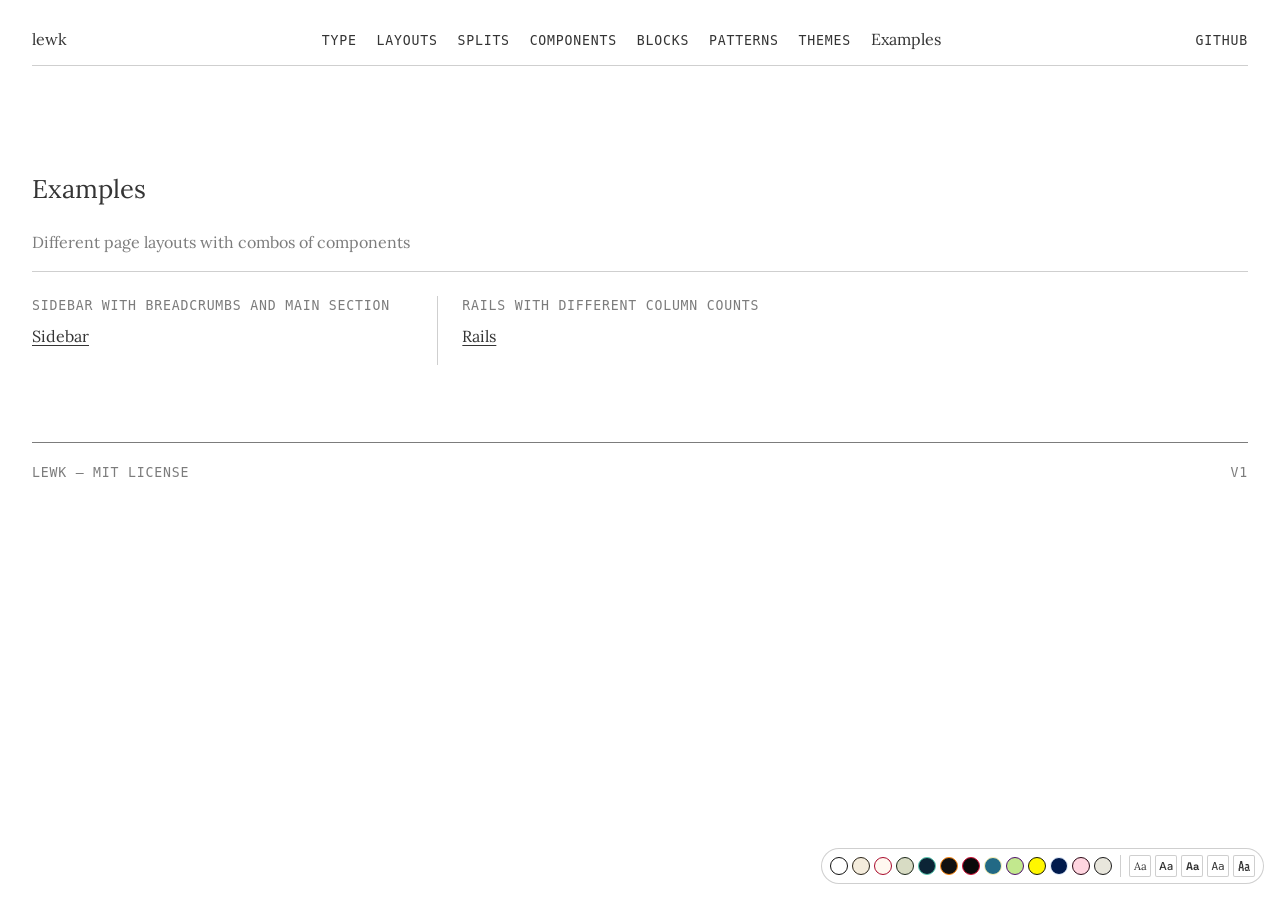
==== examples/index.html @ 1122fb44 "Adds examples" ====
<!DOCTYPE html>
<html lang="en" data-theme="light" data-font="serif">
<head>
  <meta charset="UTF-8">
  <meta name="viewport" content="width=device-width, initial-scale=1.0">
  <title>lewk — minimal editorial CSS framework</title>
  <meta name="description" content="A minimal editorial CSS framework. One foreground + one background + one accent per theme; everything else derives.">
  <link rel="icon" type="image/png" href="[data-uri]">

  <link rel="preconnect" href="https://fonts.googleapis.com">
  <link rel="preconnect" href="https://fonts.gstatic.com" crossorigin>
  <link href="https://fonts.googleapis.com/css2?family=Lora:ital,wght@0,400..700;1,400..700&family=Inter:wght@400;500;700&family=Space+Grotesk:wght@400;500;700&family=VT323&display=swap" rel="stylesheet">

  <link rel="stylesheet" href="/lewk.css">
</head>
<body>

<nav class="nav">
  <a class="brand" href="/">lewk</a>
  <a href="#typography">Type</a>
  <a href="#layouts">Layouts</a>
  <a href="#splits">Splits</a>
  <a href="#components">Components</a>
  <a href="#blocks">Blocks</a>
  <a href="#patterns">Patterns</a>
  <a href="#themes">Themes</a>
  <a class="brand" href="/examples">Examples</a>
  <a href="https://github.com/nimdaghlian/lewk">GitHub</a>
</nav>

<main class="page wide">

<section class="section">

    <h3 style="margin-top: var(--sp-5)">Examples</h3>
    <p class="muted">Different page layouts with combos of components </p>

    <div class="rails rails-3" style="margin-top: var(--sp-3); border-top: var(--rule); padding-top: var(--sp-4)">
      <div>
        <div class="meta">Sidebar with breadcrumbs and main section</div>
        <p style="margin-top: var(--sp-2)"><a href="sidebar-layout.html">Sidebar</a></p>
      </div>
      <div>
        <div class="meta">Rails with different column counts</div>
        <p style="margin-top: var(--sp-2)"><a href="rails-grid.html">Rails</a></p>
      </div>
    </div>

</section>

</main>

<footer class="footer">
  <span>lewk — MIT license</span>
  <span class="meta">v1</span>
</footer>

<div class="themer" role="group" aria-label="Theme and font">
  <div class="themer-group">
    <button data-theme-set="light"     title="light"     style="background:#fff;border-color:#111"></button>
    <button data-theme-set="paper"     title="paper"     style="background:#f4ecdc;border-color:#2a2418"></button>
    <button data-theme-set="hot"       title="hot"       style="background:#fff8f0;border-color:#a8092b"></button>
    <button data-theme-set="moss"      title="moss"      style="background:#d8dcc4;border-color:#1b2618"></button>
    <button data-theme-set="ocean"     title="ocean"     style="background:#0c2436;border-color:#5acab1"></button>
    <button data-theme-set="dark"      title="dark"      style="background:#111;border-color:#ff8a14"></button>
    <button data-theme-set="noir"      title="noir"      style="background:#0a0a0a;border-color:#d31138"></button>
    <button data-theme-set="lagoon"    title="lagoon"    style="background:#226985;border-color:#fdf4b6"></button>
    <button data-theme-set="iris"      title="iris"      style="background:#c2e88e;border-color:#4e0e6c"></button>
    <button data-theme-set="lemon"     title="lemon"     style="background:#fff700;border-color:#1a1a00"></button>
    <button data-theme-set="blueprint" title="blueprint" style="background:#001a4d;border-color:#e6f0ff"></button>
    <button data-theme-set="rose"      title="rose"      style="background:#ffd5e0;border-color:#2a0814"></button>
    <button data-theme-set="newsprint" title="newsprint" style="background:#e8e6dc;border-color:#1a1a1a"></button>
  </div>
  <div class="themer-divider"></div>
  <div class="themer-group">
    <button data-font-set="serif" title="serif" style="font-family: Lora, serif">Aa</button>
    <button data-font-set="sans"  title="sans"  style="font-family: Inter, sans-serif; font-weight: 500">Aa</button>
    <button data-font-set="block" title="block" style="font-family: 'Space Grotesk', sans-serif; font-weight: 700">Aa</button>
    <button data-font-set="mono"  title="mono"  style="font-family: ui-monospace, monospace">Aa</button>
    <button data-font-set="pixel" title="pixel" style="font-family: VT323, monospace; font-size: 16px">Aa</button>
  </div>
</div>

<script src="./themer.js"></script>

</body>
</html>
---- lewk.css ----
/* lewk.css — minimal editorial CSS framework
 * Plain modern CSS. Theme tokens, layout primitives, and generic components.
 * Drop into any project; site-specific patterns live in their own stylesheet.
 * Inspired by cargo.site editorial templates and randoma11y's live theme swap.
 */

/* ============================================================
 * 1. TOKENS
 * One accent + one foreground generate the entire palette via
 * alpha-stepped swatches (cargo's trick) and color-mix tints.
 * Theme swap = re-set --fg and --bg on [data-theme].
 * ========================================================= */

:root {
  /* base pair — overridden by [data-theme] */
  --fg: #111;
  --bg: #fff;
  --accent: #d31138;

  /* derived swatches (foreground stepped by alpha) */
  --swatch-1: color-mix(in srgb, var(--fg) 85%, transparent);
  --swatch-2: color-mix(in srgb, var(--fg) 70%, transparent);
  --swatch-3: color-mix(in srgb, var(--fg) 55%, transparent);
  --swatch-4: color-mix(in srgb, var(--fg) 35%, transparent);
  --swatch-5: color-mix(in srgb, var(--fg) 20%, transparent);
  --swatch-6: color-mix(in srgb, var(--fg) 10%, transparent);

  /* derived backgrounds (foreground over bg, very low opacity) */
  --buffer: color-mix(in srgb, var(--fg) 4%, var(--bg));
  --buffer-strong: color-mix(in srgb, var(--fg) 8%, var(--bg));

  --text-color: var(--swatch-1);
  --muted-color: var(--swatch-3);
  --rule: 1px solid var(--swatch-5);
  --rule-strong: 1px solid var(--swatch-3);

  /* type */
  --font-sans: ui-sans-serif, system-ui, -apple-system, "Helvetica Neue", Arial, sans-serif;
  --font-serif: "Lora", Georgia, "Times New Roman", serif;
  --font-block: "Space Grotesk", "Inter", ui-sans-serif, system-ui, sans-serif;
  --font-mono: ui-monospace, "SF Mono", Menlo, Consolas, monospace;
  --font-pixel: "VT323", ui-monospace, monospace;
  --font-display: var(--font-serif);
  --font-body: var(--font-serif);
  --font-ui: var(--font-mono);

  --font-scale: 1;
  --fs-1: calc(0.7rem  * var(--font-scale));
  --fs-2: calc(0.825rem * var(--font-scale));
  --fs-3: calc(1rem     * var(--font-scale));
  --fs-4: calc(1.25rem  * var(--font-scale));
  --fs-5: calc(1.6rem   * var(--font-scale));
  --fs-6: calc(2.25rem  * var(--font-scale));
  --fs-7: calc(3.25rem  * var(--font-scale));

  --leading-tight: 1.2;
  --leading-body: 1.55;
  --leading-loose: 1.75;

  /* spacing — em-based so it scales with type */
  --sp-1: 0.25em;
  --sp-2: 0.5em;
  --sp-3: 1em;
  --sp-4: 1.5em;
  --sp-5: 2.5em;
  --sp-6: 4em;

  /* layout */
  --page-pad-x: clamp(1rem, 2.5vw, 2.25rem);
  --page-pad-y: clamp(1rem, 3vh, 2.5rem);
  --col-narrow: 22rem;
  --col-mid: 80rem;
  --col-wide: 125rem;
  --gutter: clamp(1rem, 2vw, 2rem);
}

/* font modes — re-point display/body/ui to different stacks */
[data-font="serif"] {
  --font-display: var(--font-serif);
  --font-body:    var(--font-serif);
  --font-ui:      var(--font-mono);
}
[data-font="sans"] {
  --font-display: "Inter", var(--font-sans);
  --font-body:    "Inter", var(--font-sans);
  --font-ui:      var(--font-mono);
}
[data-font="block"] {
  --font-display: var(--font-block);
  --font-body:    var(--font-block);
  --font-ui:      var(--font-block);
}
[data-font="pixel"] {
  --font-display: var(--font-pixel);
  --font-body:    var(--font-pixel);
  --font-ui:      var(--font-pixel);
  --leading-body: 1.3;
  --leading-tight: 1.1;
}
[data-font="mono"] {
  --font-display: var(--font-mono);
  --font-body:    var(--font-mono);
  --font-ui:      var(--font-mono);
}

/* themes — only override the base pair + accent; everything else re-derives.
 * All pairs target WCAG AA (4.5:1) for body text against bg.
 */
[data-theme="light"]   { --fg: #111; --bg: #fff; --accent: #d31138; }
[data-theme="paper"]   { --fg: #2a2418; --bg: #f4ecdc; --accent: #6b3a1f; }
[data-theme="dark"]    { --fg: #f0f0f0; --bg: #111; --accent: #ff8a14; }
[data-theme="noir"]    { --fg: #e8e8e8; --bg: #0a0a0a; --accent: #d31138; }
[data-theme="ocean"]   { --fg: #e1ecf5; --bg: #0c2436; --accent: #5acab1; }
[data-theme="moss"]    { --fg: #1b2618; --bg: #d8dcc4; --accent: #25833a; }
[data-theme="hot"]     { --fg: #a8092b; --bg: #fff8f0; --accent: #111; }
[data-theme="lemon"]   { --fg: #1a1a00; --bg: #fff700; --accent: #4a0072; }
[data-theme="blueprint"]{ --fg: #e6f0ff; --bg: #001a4d; --accent: #ffb84d; }
[data-theme="rose"]    { --fg: #2a0814; --bg: #ffd5e0; --accent: #8a0a3f; }
[data-theme="newsprint"]{ --fg: #1a1a1a; --bg: #e8e6dc; --accent: #c0392b; }

/* a11y palettes — display-p3 with sRGB fallbacks */
[data-theme="lagoon"] {
  --fg: #fdf4b6;
  --bg: #226985;
  --accent: #ff8a4a;
}
[data-theme="iris"] {
  --fg: #4e0e6c;
  --bg: #c2e88e;
  --accent: #d31182;
}
@supports (color: color(display-p3 1 1 1)) {
  [data-theme="lagoon"] {
    --fg: color(display-p3 0.991 0.959 0.714);
    --bg: color(display-p3 0.132 0.414 0.515);
    --accent: color(display-p3 1 0.54 0.29);
  }
  [data-theme="iris"] {
    --fg: color(display-p3 0.306 0.055 0.425);
    --bg: color(display-p3 0.76 0.908 0.558);
    --accent: color(display-p3 0.83 0.07 0.51);
  }
}

/* ============================================================
 * 2. BASE
 * ========================================================= */

*,
*::before,
*::after { box-sizing: border-box; }

html, body { margin: 0; padding: 0; }

body {
  font-family: var(--font-body);
  font-size: var(--fs-3);
  line-height: var(--leading-body);
  color: var(--text-color);
  background: var(--bg);
  padding: var(--page-pad-y) var(--page-pad-x);
  -webkit-font-smoothing: antialiased;
  -moz-osx-font-smoothing: grayscale;
  transition: background-color 0.2s ease, color 0.2s ease;
}

::selection { background: var(--accent); color: var(--bg); }

/* type */
h1, h2, h3, h4, h5, h6 {
  font-family: var(--font-display);
  font-weight: 400;
  line-height: var(--leading-tight);
  margin: 0 0 var(--sp-3);
}
h1 { font-size: var(--fs-7); letter-spacing: -0.01em; }
h2 { font-size: var(--fs-6); }
h3 { font-size: var(--fs-5); }
h4 { font-size: var(--fs-4); }
h5 { font-size: var(--fs-3); text-transform: uppercase; letter-spacing: 0.06em; font-family: var(--font-ui); }
h6 { font-size: var(--fs-2); text-transform: uppercase; letter-spacing: 0.08em; font-family: var(--font-ui); color: var(--muted-color); }

p { margin: 0 0 var(--sp-3); }

a {
  color: inherit;
  text-decoration: underline;
  text-decoration-thickness: 1px;
  text-underline-offset: 0.18em;
  transition: text-decoration-style 0.1s;
}
a:hover {
  text-decoration-style: wavy;
  text-decoration-color: var(--accent);
}

small, .small { font-size: var(--fs-2); }

code, kbd, samp, pre {
  font-family: var(--font-mono);
  font-size: 0.92em;
}
code {
  background: var(--buffer-strong);
  padding: 0.1em 0.3em;
  border-radius: 2px;
}
pre {
  background: var(--buffer);
  padding: var(--sp-3);
  border-left: var(--rule-strong);
  overflow-x: auto;
  line-height: var(--leading-body);
}
pre code { background: none; padding: 0; }

blockquote {
  margin: var(--sp-4) 0;
  padding: 0 var(--sp-4);
  border-left: var(--rule-strong);
  color: var(--swatch-2);
  font-style: italic;
}

hr {
  border: 0;
  border-top: var(--rule);
  margin: var(--sp-5) 0;
}

img, video, svg { max-width: 100%; height: auto; display: block; }

ul, ol { padding-left: 1.4em; margin: 0 0 var(--sp-3); }
li { margin-bottom: var(--sp-1); }

dl { margin: 0 0 var(--sp-3); }
dt { font-family: var(--font-ui); text-transform: uppercase; font-size: var(--fs-2); letter-spacing: 0.06em; color: var(--muted-color); margin-top: var(--sp-3); }
dd { margin: 0 0 var(--sp-2); }

table { border-collapse: collapse; width: 100%; margin: 0 0 var(--sp-3); }
th, td { text-align: left; padding: var(--sp-2) var(--sp-3); border-bottom: var(--rule); }
th { font-family: var(--font-ui); text-transform: uppercase; font-size: var(--fs-2); letter-spacing: 0.06em; }

/* ============================================================
 * 3. LAYOUT
 * ========================================================= */

/* full-bleed by default — body padding sets the gutter */
.full          { max-width: none; }
/* opt-in centered measures for long-form */
.wide   { max-width: var(--col-wide); margin: 0 auto; }
.narrow   { max-width: var(--col-narrow); margin: 0 auto; }
.reading { max-width: var(--col-mid);   margin: 0 auto; }
/* a section that pulls back to a narrow measure inside a full-bleed page */
.right       { margin-right: 0px; }
.left { margin-left: 0px;}
/* hairline-ruled section, the cargo signature */
.section {
  padding: var(--sp-4) 0;
  border-top: var(--rule);
}
.section:first-child { border-top: 0; }

/* label/content two-column row */
.row {
  display: grid;
  grid-template-columns: minmax(8rem, 14rem) minmax(0, 1fr);
  gap: var(--gutter);
  padding: var(--sp-4) 0;
  border-top: var(--rule);
}
.row:first-child { border-top: 0; }
.row > .label,
.row > dt {
  font-family: var(--font-ui);
  text-transform: uppercase;
  font-size: var(--fs-2);
  letter-spacing: 0.06em;
  color: var(--muted-color);
}
@media (max-width: 640px) {
  .row { grid-template-columns: 1fr; gap: var(--sp-2); }
}

/* multi-column directory: label / sublabel / body */
.dir {
  display: grid;
  grid-template-columns: 1fr 1fr 2fr;
  gap: var(--gutter);
  padding: var(--sp-4) 0;
  border-top: var(--rule);
}
@media (max-width: 800px) {
  .dir { grid-template-columns: 1fr; }
}

/* auto-fill index grid — wraps based on min item width */
.grid {
  display: grid;
  grid-template-columns: repeat(auto-fill, minmax(min(100%, 18rem), 1fr));
  gap: var(--gutter);
}
.grid--wide  { grid-template-columns: repeat(auto-fill, minmax(min(100%, 24rem), 1fr)); }
.grid--dense { grid-template-columns: repeat(auto-fill, minmax(min(100%, 12rem), 1fr)); gap: var(--sp-2); }

/* fixed N-column grids — collapse to 1 below 640px, to 2 between 640–960 (for cols-3+) */
.cols { display: grid; gap: var(--gutter); grid-template-columns: 1fr; }
.cols-2 { grid-template-columns: 1fr; }
.cols-3 { grid-template-columns: 1fr; }
.cols-4 { grid-template-columns: 1fr; }
@media (min-width: 640px)  {
  .cols-2 { grid-template-columns: repeat(2, minmax(0, 1fr)); }
  .cols-3 { grid-template-columns: repeat(2, minmax(0, 1fr)); }
  .cols-4 { grid-template-columns: repeat(2, minmax(0, 1fr)); }
}
@media (min-width: 960px)  {
  .cols-3 { grid-template-columns: repeat(3, minmax(0, 1fr)); }
  .cols-4 { grid-template-columns: repeat(4, minmax(0, 1fr)); }
}
@media (min-width: 1400px) {
  .cols-3 { grid-template-columns: repeat(4, minmax(0, 1fr)); }
  .cols-4 { grid-template-columns: repeat(6, minmax(0, 1fr)); }
}

/* asymmetric splits — sidebar + main */
.split {
  display: grid;
  gap: var(--gutter);
  grid-template-columns: 1fr;
}
@media (min-width: 800px) {
  .split        { grid-template-columns: 1fr 2fr; }
  .split--even  { grid-template-columns: 1fr 1fr; }
  .split--wide  { grid-template-columns: 2fr 1fr; }
  .split--thin  { grid-template-columns: minmax(8rem, 14rem) 1fr; }
}

/* sidebar — asymmetric layout with a vertical hairline divider.
 * Unlike .split, gap is 0; whitespace comes from padding on each column,
 * so perpendicular borders can meet adjacent horizontal rules at the corner. */
.sidebar {
  display: grid;
  grid-template-columns: 1fr;
  gap: var(--sp-4) 0;
}
@media (min-width: 800px) {
  .sidebar        { grid-template-columns: minmax(10rem, 20rem) 1fr; gap: 0; }
  .sidebar--wide  { grid-template-columns: minmax(16rem, 28rem) 1fr; }
  .sidebar--thin  { grid-template-columns: minmax(6rem,  12rem) 1fr; }
  .sidebar--right { grid-template-columns: 1fr minmax(10rem, 20rem); }
  .sidebar > :first-child { border-right: var(--rule); padding-right: var(--sp-4); }
  .sidebar > :last-child  { padding-left: var(--sp-4); }
  .sidebar--right > :first-child { border-right: none; }
  .sidebar--right > :last-child  { border-left: var(--rule); }
}
/* --ruled: sidebar owns its top border with no padding-top on the container.
 * border-top and the column's border-right share y=0 — they meet at the corner. */
.sidebar--ruled { border-top: var(--rule); }
.sidebar--ruled > * { padding-top: var(--sp-4); }

/* span utilities for grid children */
.span-2    { grid-column: span 1; }
.span-3    { grid-column: span 1; }
.span-4    { grid-column: span 1; }
.span-all  { grid-column: 1 / -1; }
@media (min-width: 640px) { .span-2 { grid-column: span 2; } .span-3 { grid-column: span 2; } .span-4 { grid-column: span 2; } }
@media (min-width: 960px) { .span-3 { grid-column: span 3; } .span-4 { grid-column: span 4; } }

/* equal-weight column rails with vertical hairlines (the cargo signature) */
.rails {
  display: grid;
  gap: 0;
  grid-template-columns: 1fr;
}
.rails > * {
  padding: var(--sp-3) var(--sp-4);
  border-top: var(--rule);
}
.rails > *:first-child { border-top: 0; }
@media (min-width: 800px) {
  .rails-2 { grid-template-columns: repeat(2, minmax(0, 1fr)); }
  .rails-3 { grid-template-columns: repeat(2, minmax(0, 1fr)); }
  .rails-4 { grid-template-columns: repeat(2, minmax(0, 1fr)); }
  .rails > * { border-top: 0; border-left: var(--rule); padding: 0 var(--sp-4); }
  .rails > *:first-child { border-left: 0; padding-left: 0; }
  .rails-3 > *:nth-child(2n+1),
  .rails-4 > *:nth-child(2n+1) { border-left: 0; padding-left: 0; }
}
@media (min-width: 1100px) {
  .rails-3 { grid-template-columns: repeat(3, minmax(0, 1fr)); }
  .rails-4 { grid-template-columns: repeat(2, minmax(0, 1fr)); }
  .rails-3 > * { border-left: var(--rule); padding-left: var(--sp-4); }
  .rails-3 > *:first-child { border-left: 0; padding-left: 0; }
  .rails-3 > *:nth-child(2n+1) { border-left: var(--rule); padding-left: var(--sp-4); }
  .rails-3 > *:nth-child(3n+1) { border-left: 0; padding-left: 0; }
}
@media (min-width: 1400px) {
  .rails-4 { grid-template-columns: repeat(4, minmax(0, 1fr)); }
  .rails-4 > * { border-left: var(--rule); padding-left: var(--sp-4); }
  .rails-4 > *:first-child { border-left: 0; padding-left: 0; }
  .rails-4 > *:nth-child(2n+1) { border-left: var(--rule); padding-left: var(--sp-4); }
  .rails-4 > *:nth-child(4n+1) { border-left: 0; padding-left: 0; }
}

/* multi-column text flow — for long-form prose only */
.text-cols { columns: 2 18rem; column-gap: var(--sp-5); column-rule: var(--rule); }
.text-cols > * { break-inside: avoid; }
.text-cols > h1, .text-cols > h2, .text-cols > h3 { column-span: all; }

/* magazine — display heading + 2-col body, image-first variants */
.feature {
  display: grid;
  gap: var(--gutter);
  grid-template-columns: 1fr;
  padding: var(--sp-5) 0;
  border-top: var(--rule);
}
@media (min-width: 800px) {
  .feature { grid-template-columns: 5fr 7fr; align-items: start; }
  .feature--reverse { grid-template-columns: 7fr 5fr; }
  .feature--reverse > :first-child { order: 2; }
}
.feature h2, .feature h3 { margin-top: 0; }
.feature-media {
  aspect-ratio: 4 / 3;
  background: var(--buffer);
  overflow: hidden;
}
.feature-media img { width: 100%; height: 100%; object-fit: cover; }

/* stack utility */
.stack > * + * { margin-top: var(--sp-3); }
.stack-lg > * + * { margin-top: var(--sp-5); }
.stack-tight > * + * { margin-top: var(--sp-1); }

/* cluster: inline-wrapping flex */
.cluster {
  display: flex;
  flex-wrap: wrap;
  gap: var(--sp-2);
  align-items: center;
}

/* ============================================================
 * 4. COMPONENTS
 * ========================================================= */

/* nav */
.nav {
  display: flex;
  flex-wrap: wrap;
  gap: var(--sp-3) var(--sp-4);
  align-items: baseline;
  padding-bottom: var(--sp-3);
  border-bottom: var(--rule);
  margin-bottom: var(--sp-4);
  font-family: var(--font-ui);
  font-size: var(--fs-2);
  text-transform: uppercase;
  letter-spacing: 0.06em;
}
.nav a { text-decoration: none; }
.nav a:hover { text-decoration: underline; text-decoration-style: wavy; text-decoration-color: var(--accent); }
.nav .brand { font-family: var(--font-display); font-size: var(--fs-3); text-transform: none; letter-spacing: 0; margin-right: auto; }

/* breadcrumb — path indicator bar, smaller than body, UI font */
.breadcrumb {
  display: flex;
  flex-wrap: wrap;
  align-items: center;
  font-family: var(--font-ui);
  font-size: var(--fs-2);
  color: var(--muted-color);
  padding: var(--sp-2) 0;
  border-bottom: var(--rule);
  margin-bottom: var(--sp-4);
}
.breadcrumb a { color: inherit; text-decoration: none; }
.breadcrumb a:hover { color: var(--text-color); text-decoration: underline; text-decoration-style: wavy; text-decoration-color: var(--accent); }
.breadcrumb > * + *::before { content: "/"; margin: 0 var(--sp-2); color: var(--swatch-5); }
.breadcrumb [aria-current="page"] { color: var(--text-color); }

/* meta — small monospace caption */
.meta {
  font-family: var(--font-ui);
  font-size: var(--fs-2);
  text-transform: uppercase;
  letter-spacing: 0.06em;
  color: var(--muted-color);
}

/* link affordances */
.link-bracket::before { content: "["; }
.link-bracket::after  { content: "]"; }
.link-arrow:hover::after { content: " ↝"; }

/* tag / inline badge */
.tag {
  display: inline-block;
  font-family: var(--font-ui);
  font-size: var(--fs-1);
  text-transform: uppercase;
  letter-spacing: 0.06em;
  padding: 0.15em 0.5em;
  border: 1px solid var(--swatch-4);
  border-radius: 2px;
  text-decoration: none;
  color: var(--swatch-2);
}
.tag:hover { border-color: var(--accent); color: var(--accent); }
.tag--accent { background: var(--accent); color: var(--bg); border-color: var(--accent); }

/* button — minimal, text-first */
.btn {
  display: inline-block;
  font-family: var(--font-ui);
  font-size: var(--fs-2);
  text-transform: uppercase;
  letter-spacing: 0.06em;
  padding: 0.5em 0.9em;
  background: var(--bg);
  color: var(--text-color);
  border: 1px solid currentColor;
  border-radius: 2px;
  text-decoration: none;
  cursor: pointer;
  transition: background 0.1s, color 0.1s;
}
.btn:hover { background: var(--text-color); color: var(--bg); text-decoration: none; }
.btn--accent { color: var(--bg); background: var(--accent); border-color: var(--accent); }
.btn--accent:hover { background: var(--text-color); border-color: var(--text-color); }

/* block — chunky offset-shadow button, adapted from thesephist/blocks.css.
 * Wired to theme tokens so it re-tints with the active theme. */
.block {
  display: inline-block;
  position: relative;
  top: -2px;
  left: -2px;
  padding: 0.4em 0.7em;
  margin: 0.5em 4px 0.7em 4px;
  color: var(--fg);
  background: var(--bg);
  border: 1px solid var(--fg);
  border-radius: 3px;
  font-family: var(--font-ui);
  font-weight: 700;
  font-size: var(--fs-2);
  text-decoration: none;
  text-transform: uppercase;
  letter-spacing: 0.04em;
  cursor: pointer;
  user-select: none;
  z-index: 1;
  transition: transform 0.15s;
}
.block::before {
  content: "";
  position: absolute;
  top: -2px;
  left: -2px;
  width: calc(100% + 4px);
  height: calc(100% + 4px);
  background: var(--bg);
  border: 1px solid var(--fg);
  border-radius: 3px;
  z-index: -1;
}
.block::after {
  content: "";
  position: absolute;
  top: 1px;
  left: 1px;
  width: calc(100% + 4px);
  height: calc(100% + 4px);
  background: var(--fg);
  border: 3px solid var(--fg);
  border-radius: 3px;
  z-index: -2;
  transition: transform 0.15s;
}
.block:hover,
.block:focus { transform: translate(2px, 2px); outline: none; }
.block:hover::after,
.block:focus::after { transform: translate(-2px, -2px); }
.block:active { transform: translate(2px, 2px); }
.block:active::after { transform: translate(-2px, -2px); }

.block--accent { color: var(--bg); background: var(--accent); border-color: var(--fg); }
.block--accent::before { background: var(--accent); }

.block--inline {
  display: inline-block;
  font-size: var(--fs-1);
  padding: 0 6px;
  margin: 3px 2px 1px 4px;
}
.block--inline::after { top: -1px; left: -1px; }
.block--inline:hover,
.block--inline:focus { transform: translate(1px, 1px); }
.block--inline:hover::after,
.block--inline:focus::after { transform: translate(-1px, -1px); }

.block--round,
.block--round::before,
.block--round::after { border-radius: 30px; }
.block--round::after { left: 1px; }

.block--fixed { cursor: default; }
.block--fixed:hover,
.block--fixed:hover::after,
.block--fixed:focus,
.block--fixed:focus::after,
.block--fixed:active,
.block--fixed:active::after { transform: none; }

/* card — hairline, no chrome */
.card {
  display: block;
  padding: var(--sp-3) 0;
  border-top: var(--rule);
  text-decoration: none;
  color: inherit;
}
.card:hover { text-decoration: none; }
.card:hover .card-title { text-decoration: underline; text-decoration-style: wavy; text-decoration-color: var(--accent); }
.card-thumb { aspect-ratio: 4/3; background: var(--buffer); margin-bottom: var(--sp-2); overflow: hidden; }
.card-thumb img { width: 100%; height: 100%; object-fit: cover; }
.card-title { font-family: var(--font-display); font-size: var(--fs-4); margin: 0 0 var(--sp-1); }
.card-meta { font-family: var(--font-ui); font-size: var(--fs-1); text-transform: uppercase; letter-spacing: 0.06em; color: var(--muted-color); }

/* boxed card variant (for places that need enclosure) */
.card--boxed {
  border: var(--rule);
  padding: var(--sp-3);
}
.card--boxed:hover { border-color: var(--accent); }

/* filter bar — toolbar of toggle buttons (often paired with a list-filter JS) */
.filter-bar {
  display: flex;
  flex-wrap: wrap;
  gap: var(--sp-2);
  margin: var(--sp-3) 0 var(--sp-4);
  padding-bottom: var(--sp-3);
  border-bottom: var(--rule);
}
.filter-bar [aria-pressed="true"],
.filter-bar .is-active {
  background: var(--accent);
  color: var(--bg);
  border-color: var(--accent);
}

/* tagcloud / catcloud — frequency-sized inline links */
.cloud {
  display: flex;
  flex-wrap: wrap;
  gap: var(--sp-2) var(--sp-3);
  align-items: baseline;
  line-height: 1.15;
  font-family: var(--font-ui);
}
.cloud a {
  text-decoration: none;
  color: var(--swatch-2);
}
.cloud a:hover { color: var(--accent); }
.cloud-1 { font-size: var(--fs-2); }
.cloud-2 { font-size: var(--fs-3); }
.cloud-3 { font-size: var(--fs-4); }
.cloud-4 { font-size: var(--fs-5); }
.cloud-5 { font-size: var(--fs-6); }

/* colophon — multi-region site footer (about / collections / tags) */
.colophon {
  margin-top: var(--sp-6);
  padding-top: var(--sp-5);
  border-top: var(--rule-strong);
  display: grid;
  gap: var(--gutter);
  grid-template-columns: 1fr;
}
.colophon > section { min-width: 0; }
.colophon h5 { margin-top: 0; }
@media (min-width: 800px) {
  .colophon { grid-template-columns: 1fr 1fr 2fr; }
}

/* hero — full-bleed featured block with optional background image */
.hero {
  position: relative;
  display: grid;
  align-items: end;
  min-height: clamp(20rem, 55vh, 30rem);
  background: var(--buffer);
  overflow: hidden;
  padding: var(--sp-5);
  margin: 0 0 var(--sp-5);
}
.hero-media {
  position: absolute;
  inset: 0;
  z-index: 0;
}
.hero-media img,
.hero-media { background-size: cover; background-position: center; }
.hero-media img { width: 100%; height: 100%; object-fit: cover; }
.hero-content {
  position: relative;
  z-index: 1;
  max-width: 36em;
}
.hero--invert .hero-content { color: var(--bg); }
.hero--invert .hero-content a { color: var(--bg); }

/* card variant — inline thumb + title (memex basic_card layout) */
.card--row {
  display: grid;
  grid-template-columns: 3rem minmax(0, 1fr);
  gap: var(--sp-3);
  align-items: center;
}
.card--row .card-thumb {
  aspect-ratio: 1;
  margin-bottom: 0;
}

/* prose — article body width and rhythm */
.prose { max-width: var(--col-mid); }
.prose > * + * { margin-top: var(--sp-3); }
.prose h2 { margin-top: var(--sp-5); }
.prose h3 { margin-top: var(--sp-4); }
.prose img { margin: var(--sp-4) 0; }

/* footer */
.footer {
  margin-top: var(--sp-6);
  padding-top: var(--sp-4);
  border-top: var(--rule-strong);
  font-family: var(--font-ui);
  font-size: var(--fs-2);
  text-transform: uppercase;
  letter-spacing: 0.06em;
  color: var(--muted-color);
  display: flex;
  justify-content: space-between;
  flex-wrap: wrap;
  gap: var(--sp-3);
}

/* theme + font switcher */
.themer {
  position: fixed;
  bottom: var(--sp-3);
  right: var(--sp-3);
  display: flex;
  align-items: center;
  gap: 8px;
  padding: 6px 8px;
  background: var(--bg);
  border: var(--rule);
  border-radius: 999px;
  z-index: 100;
}
.themer-group { display: flex; gap: 4px; align-items: center; }
.themer-divider { width: 1px; align-self: stretch; background: var(--swatch-5); }
.themer button[data-theme-set] {
  width: 18px; height: 18px;
  border-radius: 50%;
  border: 1px solid var(--swatch-5);
  cursor: pointer;
  padding: 0;
}
.themer button[data-font-set] {
  width: 22px; height: 22px;
  border: 1px solid var(--swatch-5);
  background: var(--bg);
  color: var(--text-color);
  border-radius: 2px;
  cursor: pointer;
  padding: 0;
  font-size: 11px;
  line-height: 1;
  display: inline-flex;
  align-items: center;
  justify-content: center;
}
.themer button:hover { transform: scale(1.12); }
.themer button[aria-pressed="true"] { outline: 1px solid var(--accent); outline-offset: 2px; }

/* ============================================================
 * 5. UTILITIES
 * ========================================================= */

.muted { color: var(--muted-color); }
.accent { color: var(--accent); }
.ui { font-family: var(--font-ui); text-transform: uppercase; font-size: var(--fs-2); letter-spacing: 0.06em; }
.serif { font-family: var(--font-serif); }
.mono { font-family: var(--font-mono); }
.center { text-align: center; }
.right { text-align: right; }
.fill-bg { background: var(--buffer); padding: var(--sp-3); }
.invert { background: var(--text-color); color: var(--bg); padding: var(--sp-3); }
.bare { border: none; padding: 0; margin: var(--sp-2) 0; }
.flush { margin-bottom: 0; }
.flush-top { padding-top: 0; }
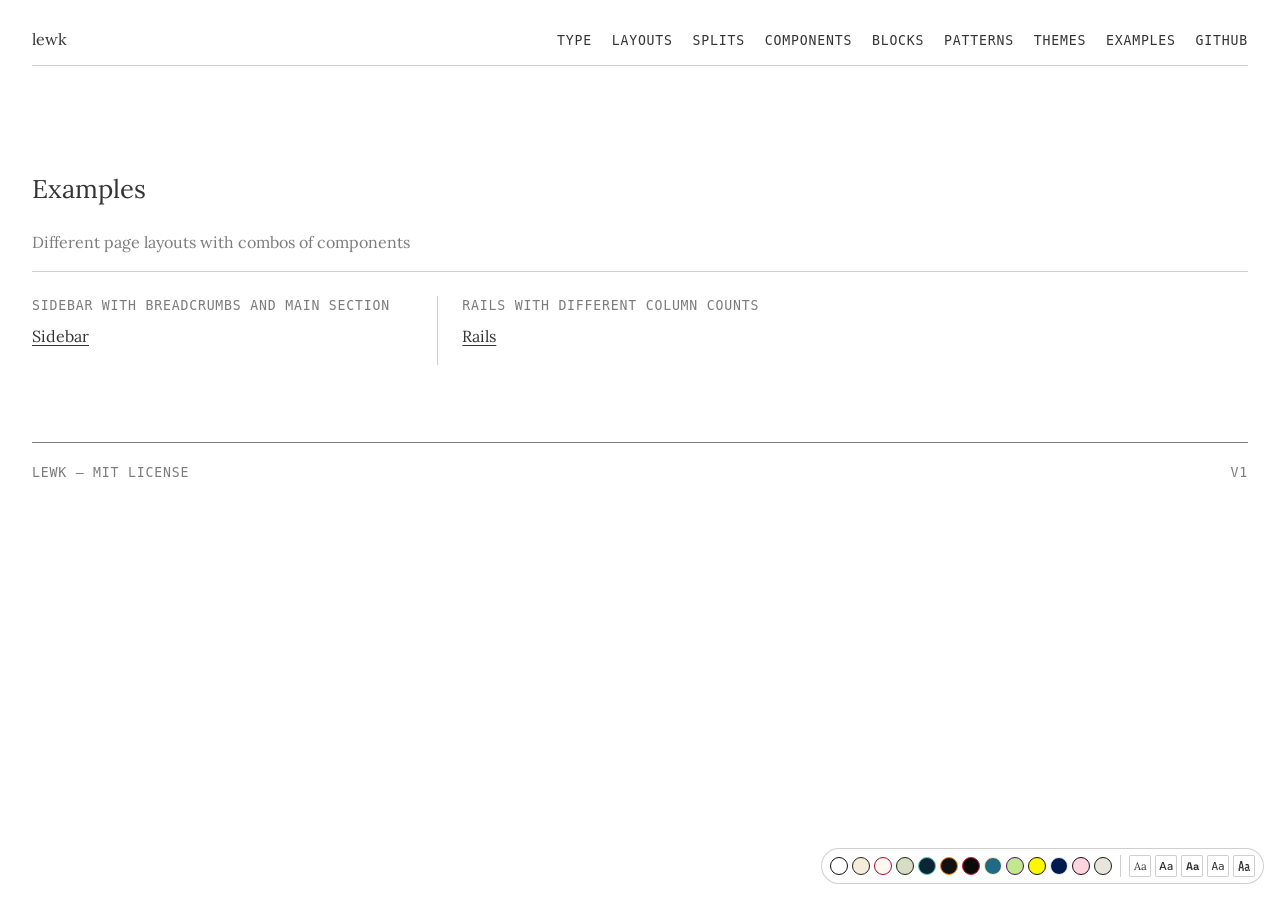
==== commit 88d5cccc: "fix nav" ====
--- a/examples/index.html
+++ b/examples/index.html
@@ -24,7 +24,7 @@
   <a href="#blocks">Blocks</a>
   <a href="#patterns">Patterns</a>
   <a href="#themes">Themes</a>
-  <a class="brand" href="/examples">Examples</a>
+  <a href="/examples">Examples</a>
   <a href="https://github.com/nimdaghlian/lewk">GitHub</a>
 </nav>
 
